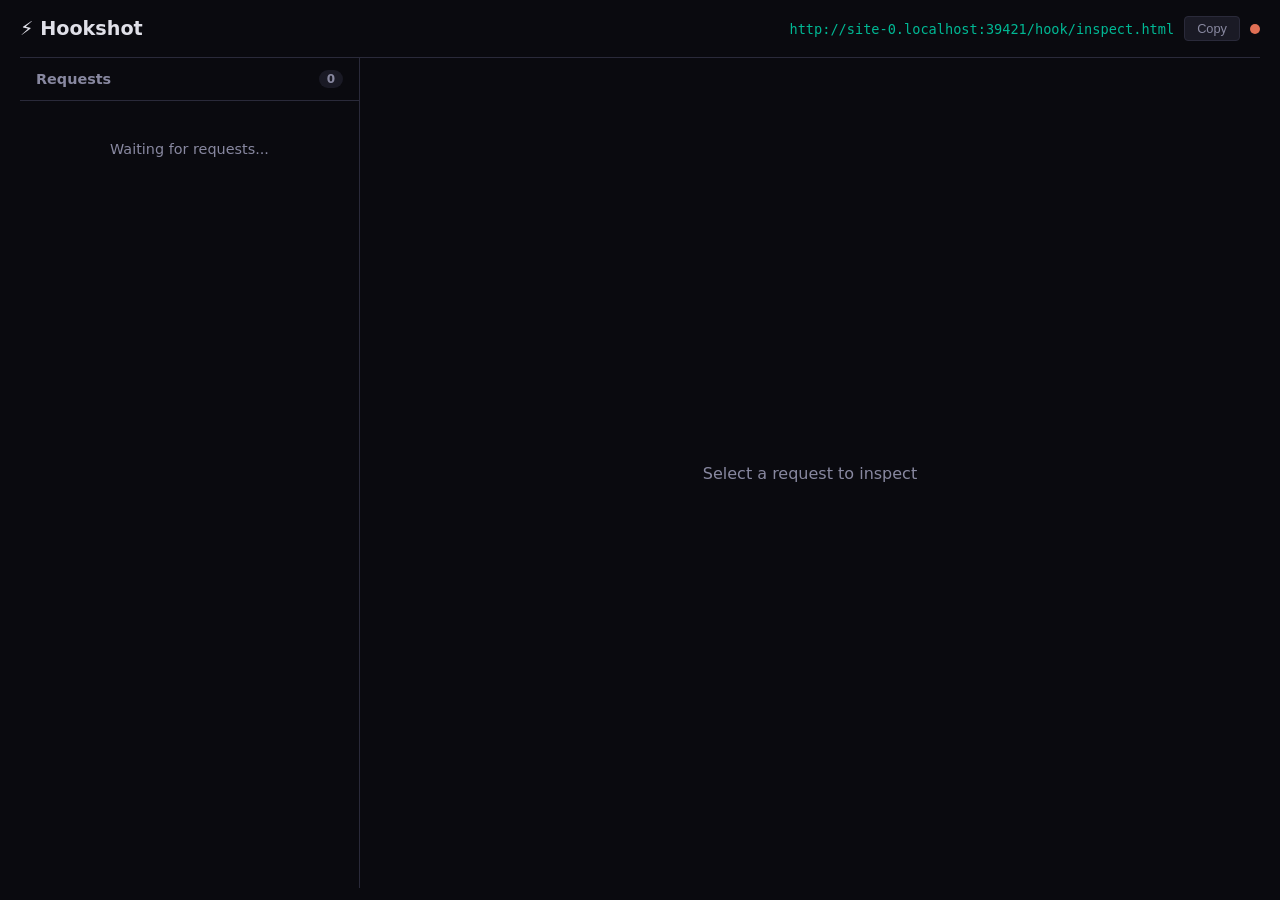
==== static/inspect.html @ c58a2900 "Initial commit: real-time webhook inspector & API debugger Go backend with WebSocket fan-out, Postgr" ====
<!DOCTYPE html>
<html lang="en">
<head>
  <meta charset="UTF-8">
  <meta name="viewport" content="width=device-width, initial-scale=1.0">
  <title>Hookshot — Inspector</title>
  <link rel="stylesheet" href="/static/style.css">
</head>
<body>
  <div class="container">
    <header class="inspector-header">
      <a href="/" class="logo">⚡ Hookshot</a>
      <div class="endpoint-info">
        <code id="hook-url"></code>
        <button id="copy-btn" class="btn-small">Copy</button>
        <span id="ws-status" class="status-dot disconnected" title="Disconnected"></span>
      </div>
    </header>

    <div class="inspector-layout">
      <aside class="request-list" id="request-list">
        <div class="list-header">
          <span>Requests</span>
          <span id="request-count" class="badge">0</span>
        </div>
        <div id="requests" class="requests-scroll">
          <p class="empty-state" id="empty-state">Waiting for requests...</p>
        </div>
      </aside>

      <main class="request-detail" id="request-detail">
        <div class="empty-detail" id="empty-detail">
          <p>Select a request to inspect</p>
        </div>
        <div id="detail-content" class="hidden">
          <div class="detail-toolbar">
            <span class="detail-method" id="d-method"></span>
            <span class="detail-path" id="d-path"></span>
            <span class="detail-time" id="d-time"></span>
            <button id="replay-btn" class="btn-replay">↻ Replay</button>
          </div>
          <div class="detail-sections">
            <section>
              <h3>Headers</h3>
              <table id="d-headers" class="headers-table"></table>
            </section>
            <section>
              <h3>Query String</h3>
              <pre id="d-query" class="code-block"></pre>
            </section>
            <section>
              <h3>Body <span id="d-size" class="badge"></span></h3>
              <pre id="d-body" class="code-block"></pre>
            </section>
            <section class="meta-row">
              <span>From: <code id="d-remote"></code></span>
              <span>Duration: <code id="d-duration"></code></span>
              <span>ID: <code id="d-id"></code></span>
            </section>
          </div>
        </div>
      </main>
    </div>
  </div>

  <script>
    const endpointID = window.location.pathname.split('/').pop();
    const base = window.location.origin;
    const hookUrl = `${base}/hook/${endpointID}`;
    document.getElementById('hook-url').textContent = hookUrl;
    document.getElementById('copy-btn').addEventListener('click', () => {
      navigator.clipboard.writeText(hookUrl);
      document.getElementById('copy-btn').textContent = 'Copied!';
      setTimeout(() => document.getElementById('copy-btn').textContent = 'Copy', 1500);
    });

    let allRequests = [];
    let selectedID = null;

    // Load history
    fetch(`/api/endpoints/${endpointID}/requests`)
      .then(r => r.json())
      .then(reqs => {
        allRequests = reqs;
        renderList();
      });

    // WebSocket
    function connectWS() {
      const proto = location.protocol === 'https:' ? 'wss:' : 'ws:';
      const ws = new WebSocket(`${proto}//${location.host}/ws/${endpointID}`);
      const dot = document.getElementById('ws-status');

      ws.onopen = () => {
        dot.className = 'status-dot connected';
        dot.title = 'Connected';
      };
      ws.onclose = () => {
        dot.className = 'status-dot disconnected';
        dot.title = 'Disconnected';
        setTimeout(connectWS, 2000);
      };
      ws.onmessage = (e) => {
        const req = JSON.parse(e.data);
        allRequests.unshift(req);
        renderList();
        // Auto-select first if nothing selected
        if (!selectedID) selectRequest(req.id);
      };
    }
    connectWS();

    function renderList() {
      const container = document.getElementById('requests');
      const empty = document.getElementById('empty-state');
      document.getElementById('request-count').textContent = allRequests.length;

      if (allRequests.length === 0) {
        empty.style.display = 'block';
        return;
      }
      empty.style.display = 'none';

      container.innerHTML = allRequests.map(r => `
        <div class="request-item ${r.id === selectedID ? 'selected' : ''} method-${r.method.toLowerCase()}"
             onclick="selectRequest('${r.id}')">
          <span class="method-badge method-${r.method.toLowerCase()}">${r.method}</span>
          <span class="req-path">${r.path || '/'}</span>
          <span class="req-time">${new Date(r.received_at).toLocaleTimeString()}</span>
        </div>
      `).join('');
    }

    window.selectRequest = function(id) {
      selectedID = id;
      const req = allRequests.find(r => r.id === id);
      if (!req) return;

      document.getElementById('empty-detail').classList.add('hidden');
      document.getElementById('detail-content').classList.remove('hidden');

      document.getElementById('d-method').textContent = req.method;
      document.getElementById('d-method').className = `detail-method method-${req.method.toLowerCase()}`;
      document.getElementById('d-path').textContent = req.path || '/';
      document.getElementById('d-time').textContent = new Date(req.received_at).toLocaleString();
      document.getElementById('d-remote').textContent = req.remote_addr;
      document.getElementById('d-duration').textContent = `${req.duration_ms.toFixed(2)}ms`;
      document.getElementById('d-id').textContent = req.id;
      document.getElementById('d-size').textContent = formatBytes(req.size);
      document.getElementById('d-query').textContent = req.query || '(none)';

      // Headers
      const headersTable = document.getElementById('d-headers');
      headersTable.innerHTML = Object.entries(req.headers || {}).map(([k, vals]) =>
        `<tr><td class="hdr-key">${esc(k)}</td><td>${vals.map(esc).join(', ')}</td></tr>`
      ).join('');

      // Body — try to pretty-print JSON
      let body = req.body || '(empty)';
      try {
        body = JSON.stringify(JSON.parse(body), null, 2);
      } catch {}
      document.getElementById('d-body').textContent = body;

      // Replay button
      document.getElementById('replay-btn').onclick = async () => {
        const btn = document.getElementById('replay-btn');
        btn.disabled = true;
        btn.textContent = '↻ Replaying...';
        try {
          const res = await fetch(`/api/requests/${req.id}/replay`, { method: 'POST' });
          const data = await res.json();
          btn.textContent = `↻ Replayed (${data.status_code || 'done'})`;
        } catch (err) {
          btn.textContent = '↻ Failed';
        }
        setTimeout(() => { btn.textContent = '↻ Replay'; btn.disabled = false; }, 2000);
      };

      renderList(); // update selection highlight
    };

    function formatBytes(b) {
      if (b === 0) return '0 B';
      if (b < 1024) return b + ' B';
      return (b / 1024).toFixed(1) + ' KB';
    }

    function esc(s) {
      const d = document.createElement('div');
      d.textContent = s;
      return d.innerHTML;
    }
  </script>
</body>
</html>
---- static/style.css ----
* { margin: 0; padding: 0; box-sizing: border-box; }

:root {
  --bg: #0a0a0f;
  --surface: #12121a;
  --surface2: #1a1a25;
  --border: #2a2a3a;
  --text: #e0e0e8;
  --text2: #8888a0;
  --accent: #6c5ce7;
  --accent2: #a29bfe;
  --green: #00b894;
  --yellow: #fdcb6e;
  --red: #e17055;
  --blue: #74b9ff;
  --orange: #e17055;
  --radius: 8px;
}

body {
  font-family: -apple-system, BlinkMacSystemFont, 'Segoe UI', system-ui, sans-serif;
  background: var(--bg);
  color: var(--text);
  min-height: 100vh;
}

.container { max-width: 1400px; margin: 0 auto; padding: 0 20px; }

/* Hero / Home */
.hero {
  display: flex;
  flex-direction: column;
  align-items: center;
  justify-content: center;
  min-height: 100vh;
  text-align: center;
  gap: 16px;
}
.hero h1 { font-size: 3rem; font-weight: 800; letter-spacing: -1px; }
.subtitle { font-size: 1.2rem; color: var(--accent2); }
.desc { color: var(--text2); max-width: 400px; }

.btn-primary {
  background: var(--accent);
  color: white;
  border: none;
  padding: 14px 36px;
  font-size: 1.1rem;
  font-weight: 600;
  border-radius: var(--radius);
  cursor: pointer;
  transition: all 0.2s;
}
.btn-primary:hover { background: var(--accent2); transform: translateY(-1px); }
.btn-primary:disabled { opacity: 0.5; cursor: wait; }

.btn-secondary {
  display: inline-block;
  margin-top: 12px;
  color: var(--accent2);
  text-decoration: none;
  font-weight: 600;
  padding: 10px 24px;
  border: 1px solid var(--accent);
  border-radius: var(--radius);
  transition: all 0.2s;
}
.btn-secondary:hover { background: var(--accent); color: white; }

.btn-small {
  background: var(--surface2);
  color: var(--text2);
  border: 1px solid var(--border);
  padding: 4px 12px;
  font-size: 0.8rem;
  border-radius: 4px;
  cursor: pointer;
}
.btn-small:hover { background: var(--border); color: var(--text); }

.result { margin-top: 24px; }
.hidden { display: none !important; }

.url-box {
  display: flex;
  align-items: center;
  gap: 10px;
  background: var(--surface);
  border: 1px solid var(--border);
  border-radius: var(--radius);
  padding: 12px 16px;
  margin-top: 8px;
}
.url-box code { font-size: 1rem; color: var(--green); flex: 1; word-break: break-all; }

/* Inspector Layout */
.inspector-header {
  display: flex;
  align-items: center;
  justify-content: space-between;
  padding: 16px 0;
  border-bottom: 1px solid var(--border);
}
.logo { color: var(--text); text-decoration: none; font-size: 1.2rem; font-weight: 700; }
.endpoint-info { display: flex; align-items: center; gap: 10px; }
.endpoint-info code { color: var(--green); font-size: 0.85rem; }

.status-dot {
  width: 10px; height: 10px;
  border-radius: 50%;
  display: inline-block;
}
.status-dot.connected { background: var(--green); box-shadow: 0 0 6px var(--green); }
.status-dot.disconnected { background: var(--red); }

.inspector-layout {
  display: grid;
  grid-template-columns: 340px 1fr;
  gap: 0;
  height: calc(100vh - 70px);
}

/* Request List */
.request-list {
  border-right: 1px solid var(--border);
  display: flex;
  flex-direction: column;
}
.list-header {
  padding: 12px 16px;
  display: flex;
  justify-content: space-between;
  align-items: center;
  font-weight: 600;
  font-size: 0.9rem;
  border-bottom: 1px solid var(--border);
  color: var(--text2);
}
.badge {
  background: var(--surface2);
  color: var(--text2);
  padding: 2px 8px;
  border-radius: 10px;
  font-size: 0.75rem;
}
.requests-scroll {
  overflow-y: auto;
  flex: 1;
}
.empty-state {
  color: var(--text2);
  text-align: center;
  padding: 40px 16px;
  font-size: 0.9rem;
}
.request-item {
  display: flex;
  align-items: center;
  gap: 8px;
  padding: 10px 16px;
  cursor: pointer;
  border-bottom: 1px solid var(--border);
  transition: background 0.15s;
}
.request-item:hover { background: var(--surface2); }
.request-item.selected { background: var(--surface2); border-left: 3px solid var(--accent); }
.method-badge {
  font-size: 0.7rem;
  font-weight: 700;
  padding: 2px 6px;
  border-radius: 3px;
  min-width: 50px;
  text-align: center;
  text-transform: uppercase;
}
.method-get .method-badge, .method-badge.method-get { background: #00b89422; color: var(--green); }
.method-post .method-badge, .method-badge.method-post { background: #6c5ce722; color: var(--accent2); }
.method-put .method-badge, .method-badge.method-put { background: #fdcb6e22; color: var(--yellow); }
.method-patch .method-badge, .method-badge.method-patch { background: #fdcb6e22; color: var(--yellow); }
.method-delete .method-badge, .method-badge.method-delete { background: #e1705522; color: var(--red); }
.req-path { flex: 1; font-size: 0.85rem; overflow: hidden; text-overflow: ellipsis; white-space: nowrap; color: var(--text); }
.req-time { font-size: 0.75rem; color: var(--text2); white-space: nowrap; }

/* Detail Panel */
.request-detail {
  overflow-y: auto;
  padding: 20px 24px;
}
.empty-detail {
  display: flex;
  align-items: center;
  justify-content: center;
  height: 100%;
  color: var(--text2);
}
.detail-toolbar {
  display: flex;
  align-items: center;
  gap: 12px;
  padding-bottom: 16px;
  border-bottom: 1px solid var(--border);
  margin-bottom: 20px;
}
.detail-method {
  font-weight: 700;
  font-size: 0.85rem;
  padding: 4px 10px;
  border-radius: 4px;
}
.detail-method.method-get { background: #00b89422; color: var(--green); }
.detail-method.method-post { background: #6c5ce722; color: var(--accent2); }
.detail-method.method-put { background: #fdcb6e22; color: var(--yellow); }
.detail-method.method-patch { background: #fdcb6e22; color: var(--yellow); }
.detail-method.method-delete { background: #e1705522; color: var(--red); }
.detail-path { font-family: monospace; font-size: 0.95rem; }
.detail-time { margin-left: auto; color: var(--text2); font-size: 0.8rem; }

.btn-replay {
  background: var(--surface2);
  color: var(--accent2);
  border: 1px solid var(--accent);
  padding: 6px 14px;
  border-radius: var(--radius);
  cursor: pointer;
  font-weight: 600;
  font-size: 0.85rem;
  transition: all 0.2s;
}
.btn-replay:hover { background: var(--accent); color: white; }
.btn-replay:disabled { opacity: 0.5; cursor: wait; }

.detail-sections { display: flex; flex-direction: column; gap: 20px; }
.detail-sections h3 { font-size: 0.85rem; color: var(--text2); text-transform: uppercase; letter-spacing: 0.5px; margin-bottom: 8px; }

.headers-table { width: 100%; border-collapse: collapse; font-size: 0.85rem; }
.headers-table tr { border-bottom: 1px solid var(--border); }
.headers-table td { padding: 6px 10px; vertical-align: top; }
.hdr-key { color: var(--accent2); font-weight: 600; white-space: nowrap; width: 200px; font-family: monospace; }
.headers-table td:last-child { color: var(--text); word-break: break-all; font-family: monospace; }

.code-block {
  background: var(--surface);
  border: 1px solid var(--border);
  border-radius: var(--radius);
  padding: 14px 16px;
  font-family: 'SF Mono', 'Fira Code', monospace;
  font-size: 0.85rem;
  overflow-x: auto;
  white-space: pre-wrap;
  word-break: break-all;
  max-height: 400px;
  overflow-y: auto;
  color: var(--text);
}

.meta-row {
  display: flex;
  gap: 24px;
  font-size: 0.8rem;
  color: var(--text2);
  padding-top: 12px;
  border-top: 1px solid var(--border);
}
.meta-row code { color: var(--text); }

/* Scrollbar */
::-webkit-scrollbar { width: 6px; }
::-webkit-scrollbar-track { background: transparent; }
::-webkit-scrollbar-thumb { background: var(--border); border-radius: 3px; }

@media (max-width: 768px) {
  .inspector-layout { grid-template-columns: 1fr; grid-template-rows: 250px 1fr; }
  .request-list { border-right: none; border-bottom: 1px solid var(--border); }
}
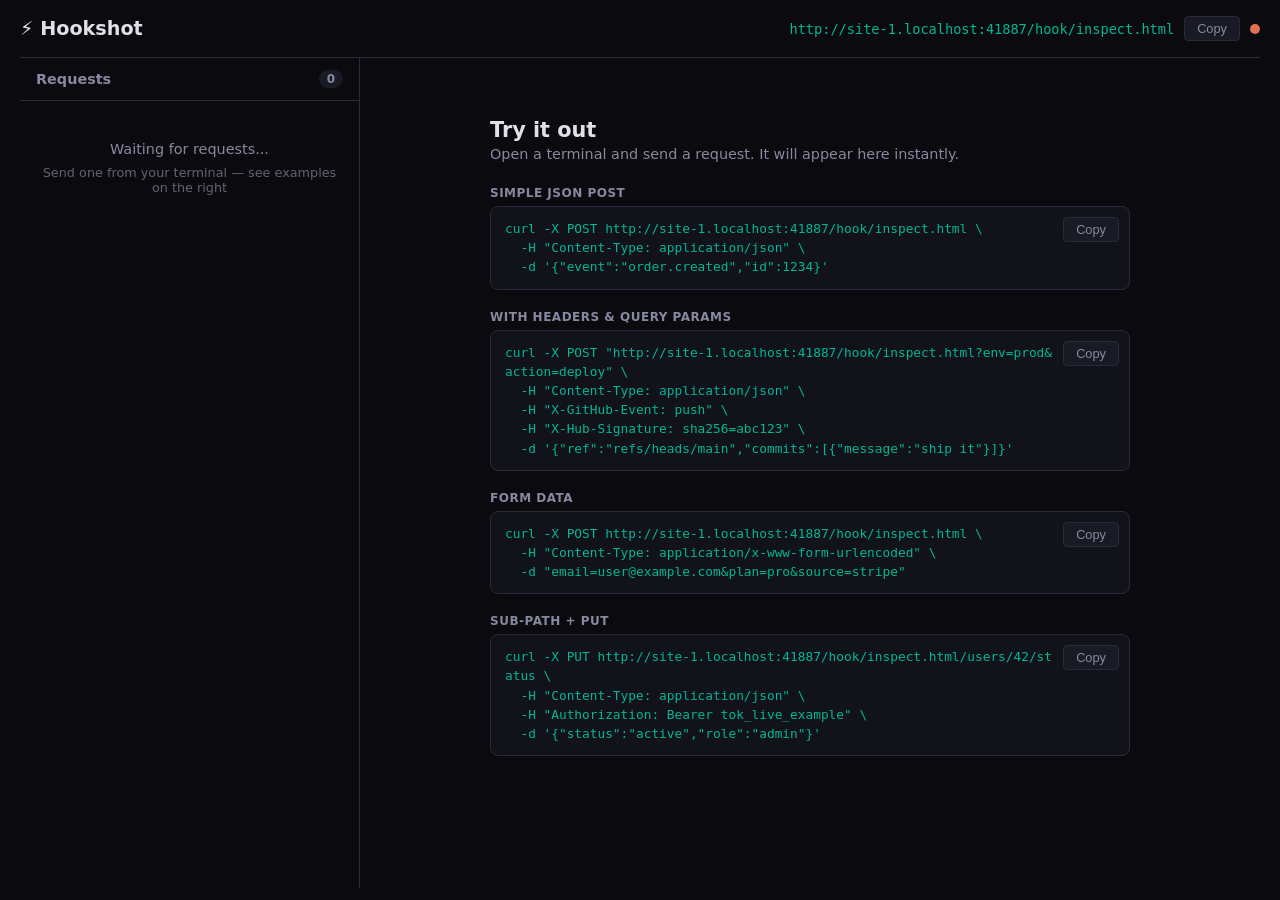
==== commit 630115ce: "Add sample curl commands to inspect page for easier demos Show copy-able example requests (JSON POST" ====
--- a/static/inspect.html
+++ b/static/inspect.html
@@ -24,13 +24,51 @@
           <span id="request-count" class="badge">0</span>
         </div>
         <div id="requests" class="requests-scroll">
-          <p class="empty-state" id="empty-state">Waiting for requests...</p>
+          <div class="empty-state" id="empty-state">
+            <p>Waiting for requests...</p>
+            <p class="empty-hint">Send one from your terminal — see examples on the right</p>
+          </div>
         </div>
       </aside>
 
       <main class="request-detail" id="request-detail">
         <div class="empty-detail" id="empty-detail">
-          <p>Select a request to inspect</p>
+          <div class="try-it">
+            <h2>Try it out</h2>
+            <p>Open a terminal and send a request. It will appear here instantly.</p>
+
+            <div class="sample-group">
+              <h3>Simple JSON POST</h3>
+              <div class="sample-curl">
+                <pre id="sample-1"></pre>
+                <button class="btn-small copy-sample" data-sample="1">Copy</button>
+              </div>
+            </div>
+
+            <div class="sample-group">
+              <h3>With headers &amp; query params</h3>
+              <div class="sample-curl">
+                <pre id="sample-2"></pre>
+                <button class="btn-small copy-sample" data-sample="2">Copy</button>
+              </div>
+            </div>
+
+            <div class="sample-group">
+              <h3>Form data</h3>
+              <div class="sample-curl">
+                <pre id="sample-3"></pre>
+                <button class="btn-small copy-sample" data-sample="3">Copy</button>
+              </div>
+            </div>
+
+            <div class="sample-group">
+              <h3>Sub-path + PUT</h3>
+              <div class="sample-curl">
+                <pre id="sample-4"></pre>
+                <button class="btn-small copy-sample" data-sample="4">Copy</button>
+              </div>
+            </div>
+          </div>
         </div>
         <div id="detail-content" class="hidden">
           <div class="detail-toolbar">
@@ -72,6 +110,38 @@
       navigator.clipboard.writeText(hookUrl);
       document.getElementById('copy-btn').textContent = 'Copied!';
       setTimeout(() => document.getElementById('copy-btn').textContent = 'Copy', 1500);
+    });
+
+    // Sample curl commands
+    const samples = {
+      1: `curl -X POST ${hookUrl} \\
+  -H "Content-Type: application/json" \\
+  -d '{"event":"order.created","id":1234}'`,
+      2: `curl -X POST "${hookUrl}?env=prod&action=deploy" \\
+  -H "Content-Type: application/json" \\
+  -H "X-GitHub-Event: push" \\
+  -H "X-Hub-Signature: sha256=abc123" \\
+  -d '{"ref":"refs/heads/main","commits":[{"message":"ship it"}]}'`,
+      3: `curl -X POST ${hookUrl} \\
+  -H "Content-Type: application/x-www-form-urlencoded" \\
+  -d "email=user@example.com&plan=pro&source=stripe"`,
+      4: `curl -X PUT ${hookUrl}/users/42/status \\
+  -H "Content-Type: application/json" \\
+  -H "Authorization: Bearer tok_live_example" \\
+  -d '{"status":"active","role":"admin"}'`
+    };
+
+    Object.entries(samples).forEach(([k, v]) => {
+      document.getElementById(`sample-${k}`).textContent = v;
+    });
+
+    document.querySelectorAll('.copy-sample').forEach(btn => {
+      btn.addEventListener('click', () => {
+        const id = btn.dataset.sample;
+        navigator.clipboard.writeText(samples[id]);
+        btn.textContent = 'Copied!';
+        setTimeout(() => btn.textContent = 'Copy', 1500);
+      });
     });
 
     let allRequests = [];
--- a/static/style.css
+++ b/static/style.css
@@ -153,6 +153,12 @@
   padding: 40px 16px;
   font-size: 0.9rem;
 }
+.empty-hint {
+  font-size: 0.8rem;
+  margin-top: 8px;
+  color: var(--text2);
+  opacity: 0.7;
+}
 .request-item {
   display: flex;
   align-items: center;
@@ -188,10 +194,46 @@
 }
 .empty-detail {
   display: flex;
-  align-items: center;
+  align-items: flex-start;
   justify-content: center;
   height: 100%;
   color: var(--text2);
+  padding-top: 40px;
+}
+
+/* Try It Out / Sample Curls */
+.try-it { max-width: 640px; width: 100%; }
+.try-it h2 { color: var(--text); font-size: 1.3rem; margin-bottom: 4px; }
+.try-it > p { color: var(--text2); margin-bottom: 24px; font-size: 0.9rem; }
+.sample-group { margin-bottom: 20px; }
+.sample-group h3 {
+  font-size: 0.75rem;
+  color: var(--text2);
+  text-transform: uppercase;
+  letter-spacing: 0.5px;
+  margin-bottom: 6px;
+}
+.sample-curl {
+  position: relative;
+  background: var(--surface);
+  border: 1px solid var(--border);
+  border-radius: var(--radius);
+  padding: 12px 14px;
+  padding-right: 70px;
+}
+.sample-curl pre {
+  font-family: 'SF Mono', 'Fira Code', monospace;
+  font-size: 0.8rem;
+  color: var(--green);
+  white-space: pre-wrap;
+  word-break: break-all;
+  margin: 0;
+  line-height: 1.5;
+}
+.sample-curl .btn-small {
+  position: absolute;
+  top: 10px;
+  right: 10px;
 }
 .detail-toolbar {
   display: flex;
